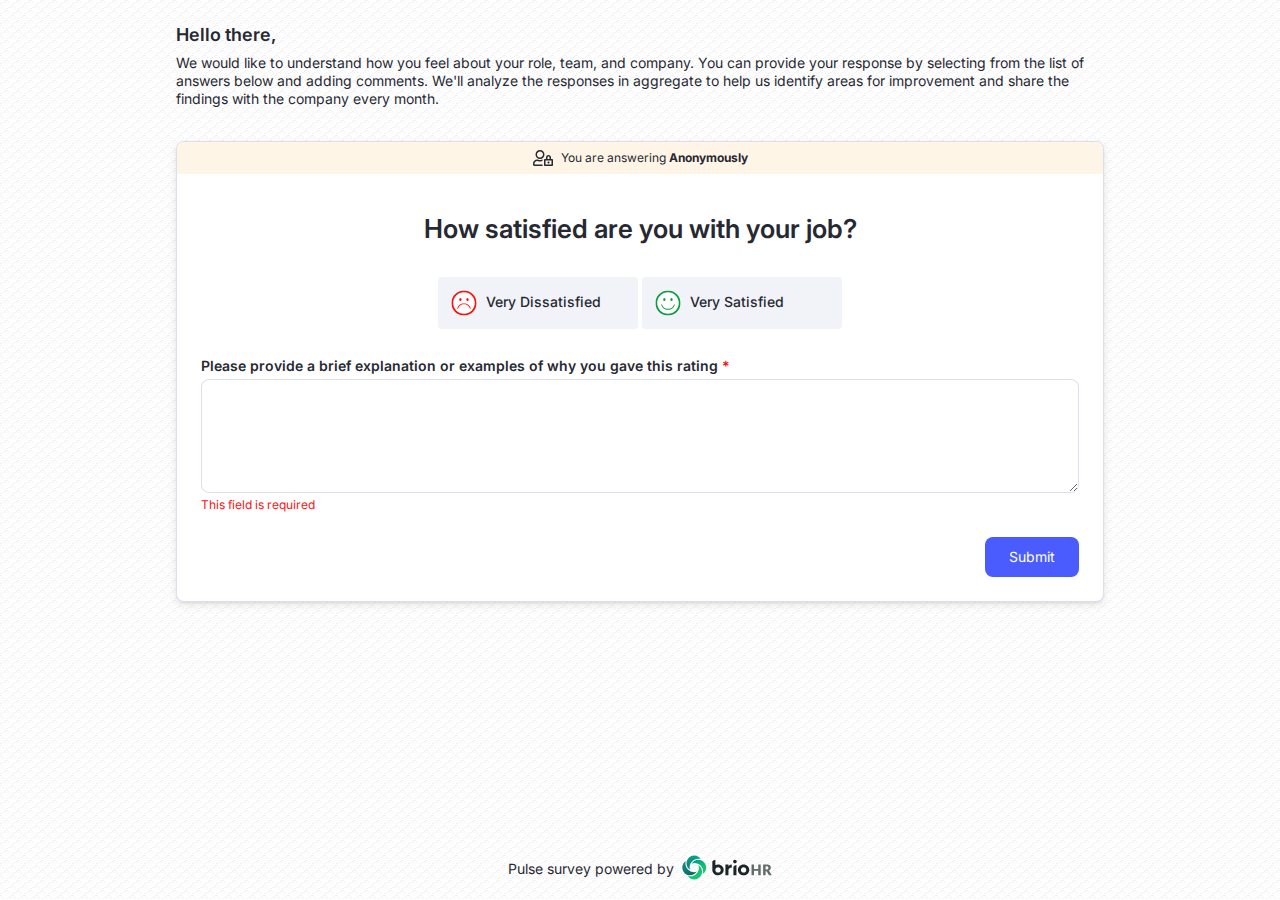
==== 2-answers.html @ def42311 "first commit" ====
<!DOCTYPE html>
<html lang="en">
<head>
    <meta charset="UTF-8">
    <meta http-equiv="X-UA-Compatible" content="IE=edge">
    <meta name="viewport" content="width=device-width, initial-scale=1.0, maximum-scale=1.0, user-scalable=no">
    <meta name="robots" content="noindex">
    <title>Pulse Survey | Organization name</title>
    <link rel="stylesheet" href="css/styles.css">
    <link rel="preconnect" href="https://fonts.googleapis.com">
    <link rel="preconnect" href="https://fonts.gstatic.com" crossorigin>
    <link href="https://fonts.googleapis.com/css2?family=Inter:wght@400;600;700&display=swap" rel="stylesheet">
</head>
<body>
    <div class="svg-import">
        <svg id="icon-very-dissatisfied" xmlns="http://www.w3.org/2000/svg" width="28" height="28" fill="none"><path fill="#fff" d="M28 14c0 7.732-6.268 14-14 14S0 21.732 0 14 6.268 0 14 0s14 6.268 14 14Z"/><path fill="#F81111" fill-rule="evenodd" d="M14 26c6.627 0 12-5.373 12-12S20.627 2 14 2 2 7.373 2 14s5.373 12 12 12Zm0 2c7.732 0 14-6.268 14-14S21.732 0 14 0 0 6.268 0 14s6.268 14 14 14Z" clip-rule="evenodd"/><ellipse cx="9.962" cy="10.182" fill="#F81111" rx="1.273" ry="1.697"/><ellipse cx="17.891" cy="10.182" fill="#F81111" rx="1.273" ry="1.697"/><path fill="#F81111" fill-rule="evenodd" d="M9.73 16.772c-1.044.8-1.778 1.955-2.256 3.386a.5.5 0 1 1-.948-.316c.523-1.569 1.355-2.913 2.595-3.864 1.244-.953 2.856-1.478 4.88-1.478 2.022 0 3.634.525 4.878 1.478 1.24.95 2.073 2.295 2.595 3.864a.5.5 0 0 1-.948.316c-.477-1.431-1.212-2.587-2.255-3.386-1.04-.797-2.428-1.272-4.27-1.272-1.844 0-3.232.475-4.271 1.272Z" clip-rule="evenodd"/></svg>
        <svg id="icon-dissatisfied" xmlns="http://www.w3.org/2000/svg" width="28" height="28" fill="none"><path fill="#fff" d="M28 14c0 7.732-6.268 14-14 14S0 21.732 0 14 6.268 0 14 0s14 6.268 14 14Z"/><path fill="#FF6B18" fill-rule="evenodd" d="M14 26c6.627 0 12-5.373 12-12S20.627 2 14 2 2 7.373 2 14s5.373 12 12 12Zm0 2c7.732 0 14-6.268 14-14S21.732 0 14 0 0 6.268 0 14s6.268 14 14 14Z" clip-rule="evenodd"/><ellipse cx="9.962" cy="10.182" fill="#FF6B18" rx="1.273" ry="1.697"/><ellipse cx="17.891" cy="10.182" fill="#FF6B18" rx="1.273" ry="1.697"/><path fill="#FF6B18" fill-rule="evenodd" d="M14 15.5c-3.655 0-5.627 1.873-6.553 3.724a.5.5 0 1 1-.894-.448C7.628 16.626 9.923 14.5 14 14.5s6.372 2.127 7.447 4.276a.5.5 0 1 1-.894.448C19.628 17.374 17.656 15.5 14 15.5Z" clip-rule="evenodd"/></svg>
        <svg id="icon-partly-dissatisfied" xmlns="http://www.w3.org/2000/svg" width="28" height="28" fill="none"><path fill="#fff" d="M28 14c0 7.732-6.268 14-14 14S0 21.732 0 14 6.268 0 14 0s14 6.268 14 14Z"/><path fill="#EE940E" fill-rule="evenodd" d="M14 26c6.627 0 12-5.373 12-12S20.627 2 14 2 2 7.373 2 14s5.373 12 12 12Zm0 2c7.732 0 14-6.268 14-14S21.732 0 14 0 0 6.268 0 14s6.268 14 14 14Z" clip-rule="evenodd"/><ellipse cx="9.962" cy="10.182" fill="#EE940E" rx="1.273" ry="1.697"/><ellipse cx="17.891" cy="10.182" fill="#EE940E" rx="1.273" ry="1.697"/><path fill="#EE940E" fill-rule="evenodd" d="M14 16.5c-3.793 0-5.775.982-6.646 1.854a.5.5 0 0 1-.708-.708C7.776 16.518 10.061 15.5 14 15.5c3.94 0 6.225 1.018 7.354 2.146a.5.5 0 0 1-.708.708c-.87-.872-2.853-1.854-6.646-1.854Z" clip-rule="evenodd"/></svg>
        <svg id="icon-neutral" xmlns="http://www.w3.org/2000/svg" width="28" height="28" fill="none"><path fill="#fff" d="M28 14c0 7.732-6.268 14-14 14S0 21.732 0 14 6.268 0 14 0s14 6.268 14 14Z"/><path fill="#C48D00" fill-rule="evenodd" d="M14 26c6.627 0 12-5.373 12-12S20.627 2 14 2 2 7.373 2 14s5.373 12 12 12Zm0 2c7.732 0 14-6.268 14-14S21.732 0 14 0 0 6.268 0 14s6.268 14 14 14Z" clip-rule="evenodd"/><ellipse cx="9.962" cy="10.387" fill="#C38D00" rx="1.273" ry="1.697"/><ellipse cx="17.891" cy="10.387" fill="#C38D00" rx="1.273" ry="1.697"/><path fill="#C38D00" fill-rule="evenodd" d="M6.5 18a.5.5 0 0 1 .5-.5h14a.5.5 0 0 1 0 1H7a.5.5 0 0 1-.5-.5Z" clip-rule="evenodd"/></svg>
        <svg id="icon-partly-satisfied" xmlns="http://www.w3.org/2000/svg" width="28" height="28" fill="none"><path fill="#fff" d="M28 14c0 7.732-6.268 14-14 14S0 21.732 0 14 6.268 0 14 0s14 6.268 14 14Z"/><path fill="#88AD1E" fill-rule="evenodd" d="M14 26c6.627 0 12-5.373 12-12S20.627 2 14 2 2 7.373 2 14s5.373 12 12 12Zm0 2c7.732 0 14-6.268 14-14S21.732 0 14 0 0 6.268 0 14s6.268 14 14 14Z" clip-rule="evenodd"/><ellipse cx="9.962" cy="10.182" fill="#88AD1E" rx="1.273" ry="1.697"/><ellipse cx="17.891" cy="10.182" fill="#88AD1E" rx="1.273" ry="1.697"/><path fill="#88AD1E" fill-rule="evenodd" d="M14 18.5c3.793 0 5.775-.982 6.646-1.854a.5.5 0 0 1 .708.708C20.224 18.482 17.939 19.5 14 19.5c-3.94 0-6.225-1.018-7.354-2.146a.5.5 0 0 1 .708-.708c.87.872 2.853 1.854 6.646 1.854Z" clip-rule="evenodd"/></svg>
        <svg id="icon-satisfied" xmlns="http://www.w3.org/2000/svg" width="28" height="28" fill="none"><path fill="#fff" d="M28 14c0 7.732-6.268 14-14 14S0 21.732 0 14 6.268 0 14 0s14 6.268 14 14Z"/><path fill="#49B408" fill-rule="evenodd" d="M14 26c6.627 0 12-5.373 12-12S20.627 2 14 2 2 7.373 2 14s5.373 12 12 12Zm0 2c7.732 0 14-6.268 14-14S21.732 0 14 0 0 6.268 0 14s6.268 14 14 14Z" clip-rule="evenodd"/><ellipse cx="9.962" cy="10.182" fill="#49B408" rx="1.273" ry="1.697"/><ellipse cx="17.891" cy="10.182" fill="#49B408" rx="1.273" ry="1.697"/><path fill="#49B408" fill-rule="evenodd" d="M14 19.5c3.655 0 5.628-1.873 6.553-3.724a.5.5 0 1 1 .894.448C20.372 18.374 18.077 20.5 14 20.5s-6.373-2.127-7.447-4.276a.5.5 0 1 1 .894-.448C8.372 17.626 10.344 19.5 14 19.5Z" clip-rule="evenodd"/></svg>
        <svg id="icon-very-satisfied" xmlns="http://www.w3.org/2000/svg" width="28" height="28" fill="none"><path fill="#fff" d="M28 14c0 7.732-6.268 14-14 14S0 21.732 0 14 6.268 0 14 0s14 6.268 14 14Z"/><path fill="#0D9C3E" fill-rule="evenodd" d="M14 26c6.627 0 12-5.373 12-12S20.627 2 14 2 2 7.373 2 14s5.373 12 12 12Zm0 2c7.732 0 14-6.268 14-14S21.732 0 14 0 0 6.268 0 14s6.268 14 14 14Z" clip-rule="evenodd"/><ellipse cx="9.962" cy="10.182" fill="#0D9C3E" rx="1.273" ry="1.697"/><ellipse cx="17.891" cy="10.182" fill="#0D9C3E" rx="1.273" ry="1.697"/><path fill="#0D9C3E" fill-rule="evenodd" d="M18.27 19.228c1.044-.8 1.778-1.955 2.256-3.386a.5.5 0 1 1 .948.316c-.523 1.569-1.355 2.913-2.595 3.864-1.244.953-2.856 1.478-4.88 1.478-2.022 0-3.634-.525-4.878-1.478-1.24-.95-2.073-2.295-2.595-3.864a.5.5 0 1 1 .948-.316c.477 1.431 1.212 2.587 2.255 3.386 1.04.797 2.428 1.272 4.27 1.272 1.844 0 3.232-.475 4.271-1.272Z" clip-rule="evenodd"/></svg>
        <svg id="icon-user-lock" xmlns="http://www.w3.org/2000/svg" width="20" height="16" fill="none"><path fill="#272932" d="M15.5 13.5c.531 0 1-.438 1-1 0-.531-.469-1-1-1-.563 0-1 .469-1 1 0 .563.438 1 1 1Zm-6 1h-8v-.781c0-1.5 1.188-2.688 2.688-2.719.468 0 1.187.5 2.812.5 1.313 0 2.156-.344 2.5-.438V10c0-.156 0-.313.031-.469C8.72 9.625 8.281 10 7 10c-1.5 0-1.906-.5-2.813-.5C1.876 9.531 0 11.406 0 13.719v.781c0 .844.656 1.5 1.5 1.5h8.188c-.25-.563-.188-.938-.188-1.5ZM19 9h-1V7.5C18 6.125 16.875 5 15.5 5A2.487 2.487 0 0 0 13 7.5V9h-1c-.563 0-1 .469-1 1v5c0 .563.438 1 1 1h7c.531 0 1-.438 1-1v-5c0-.531-.469-1-1-1Zm-4.5-1.5c0-.531.438-1 1-1 .531 0 1 .469 1 1V9h-2V7.5Zm4 7h-6v-4h6v4ZM7 0C4.5 0 2.5 2.031 2.5 4.5 2.5 7 4.5 9 7 9c2.469 0 4.5-2 4.5-4.5C11.5 2.031 9.469 0 7 0Zm0 7.5a3 3 0 0 1-3-3c0-1.625 1.344-3 3-3 1.625 0 3 1.375 3 3-.031 1.656-1.375 3-3 3Z"/></svg>
        <svg id="icon-user-unlock" xmlns="http://www.w3.org/2000/svg" width="20" height="16" fill="none"><path fill="#272932" d="M7 0C4.5 0 2.5 2.031 2.5 4.5 2.5 7 4.5 9 7 9c2.469 0 4.5-2 4.5-4.5C11.5 2.031 9.469 0 7 0Zm0 7.5a3 3 0 0 1-3-3c0-1.625 1.344-3 3-3 1.625 0 3 1.375 3 3 0 1.656-1.375 3-3 3Zm2.5 7h-8v-.781c0-1.5 1.188-2.688 2.688-2.719.468 0 1.187.5 2.812.5 1.313 0 2.156-.344 2.5-.438V10c0-.156 0-.313.031-.469C8.72 9.625 8.281 10 7 10c-1.5 0-1.906-.5-2.813-.5C1.876 9.531 0 11.406 0 13.719v.781c0 .844.656 1.5 1.5 1.5h8.188c-.25-.563-.188-.938-.188-1.5ZM19 9h-4.5V6.531c0-.531.406-1 .969-1 0 0 0-.031.031-.031.531 0 1 .469 1 1 0 .281.219.5.5.5h.531A.46.46 0 0 0 18 6.531a2.494 2.494 0 0 0-2.438-2.5h-.093A2.454 2.454 0 0 0 13 6.5V9h-1c-.563 0-1 .469-1 1v5c0 .563.438 1 1 1h7c.531 0 1-.438 1-1v-5c0-.531-.469-1-1-1Zm-.5 5.5h-6v-4h6v4Zm-3-1c.531 0 1-.438 1-1 0-.531-.469-1-1-1-.563 0-1 .469-1 1 0 .563.438 1 1 1Z"/></svg>
        <svg id="icon-success" xmlns="http://www.w3.org/2000/svg" width="47" height="48" fill="none"><path fill="#02A284" d="M46.75 24C46.75 11.25 36.25.75 23.5.75 10.656.75.25 11.25.25 24c0 12.844 10.406 23.25 23.25 23.25 12.75 0 23.25-10.406 23.25-23.25ZM20.781 36.375c-.562.563-1.593.563-2.156 0l-9.75-9.75c-.563-.563-.563-1.594 0-2.156l2.156-2.063c.563-.656 1.5-.656 2.063 0l6.656 6.563 14.063-14.063c.562-.656 1.5-.656 2.062 0l2.156 2.063c.563.562.563 1.593 0 2.156l-17.25 17.25Z"/></svg>
        <svg id="icon-not-available" xmlns="http://www.w3.org/2000/svg" width="61" height="50" fill="none"><path fill="#4A5CFD" d="M6.5 23.5c0 4.688 1.969 8.906 5.344 12.281-1.219 4.688-5.156 8.907-5.156 9-.188.188-.282.563-.188.844.188.281.375.375.75.375 6.188 0 10.875-2.906 13.125-4.781A29.432 29.432 0 0 0 30.5 43c2.531 0 4.969-.281 7.313-.938L7.25 18.532c-.469 1.593-.75 3.28-.75 4.968Zm53.344 20.531-10.688-8.343c3.282-3.282 5.344-7.5 5.344-12.188C54.5 12.812 43.719 4 30.5 4c-6.188 0-11.719 1.969-15.938 4.969L4.72 1.375C4.062.812 3.125 1 2.656 1.656L.781 4c-.469.656-.375 1.594.281 2.063l55.126 42.656a1.609 1.609 0 0 0 2.156-.282l1.781-2.343c.563-.657.375-1.594-.281-2.063Z"/></svg>
        <svg id="icon-no-access" xmlns="http://www.w3.org/2000/svg" width="47" height="48" fill="none"><path fill="#F81111" d="M23.5.75C10.656.75.25 11.25.25 24c0 12.844 10.406 23.25 23.25 23.25 12.75 0 23.25-10.406 23.25-23.25C46.75 11.25 36.25.75 23.5.75ZM40 28.5H7A1.48 1.48 0 0 1 5.5 27v-6c0-.75.656-1.5 1.5-1.5h33c.75 0 1.5.75 1.5 1.5v6c0 .844-.75 1.5-1.5 1.5Z"/></svg>     
    </div>
    <div class="container">
        <section class="pulse-intro">
            <h4>Hello there,</h4>
            <p>We would like to understand how you feel about your role, team, and company. You can provide your response by selecting from the list of answers below and adding comments. We'll analyze the responses in aggregate to help us identify areas for improvement and share the findings with the company every month.</p>
        </section>
        <section class="pulse-question">
            <div class="pulse-card">
                <form action="" class="pulse-form">

                    <!-- If survey is not private -->
                    <!-- <div class="pulse-privacy">
                        <svg width="20" height="16">
                            <use href="#icon-user-unlock" />
                        </svg>
                        <div>Answering as <strong>Hafizuddin Othman</strong></div>
                    </div> -->

                    <!-- If survey is private -->
                    <div class="pulse-privacy">
                        <svg width="20" height="16">
                            <use href="#icon-user-lock" />
                        </svg>
                        <div>You are answering <strong>Anonymously</strong></div>
                    </div>

                    <div class="pulse-wrapper">
                        <div class="question">
                            How satisfied are you with your job?
                        </div>
                        <div class="answer">
                            <!-- Display the data-buttons value according to how many answers are available. When the value is < 6 new layout will be called from CSS -->
                            <div class="answer-buttons" data-buttons="2">
                                <div class="pulse-item">
                                    <input type="radio" name="pulse_answer" id="very-dissatisfied"/>
                                    <label class="pulse-button" for="very-dissatisfied">
                                        <div class="pulse-button__icon">
                                            <svg>
                                                <use href="#icon-very-dissatisfied" />
                                            </svg>
                                        </div>
                                        <div class="pulse-button__text">Very Dissatisfied</div>
                                    </label>                                    
                                </div>                                    
                                <div class="pulse-item">
                                    <input type="radio" name="pulse_answer" id="very-satisfied">
                                    <label class="pulse-button" for="very-satisfied">
                                        <div class="pulse-button__icon">
                                            <svg>
                                                <use href="#icon-very-satisfied" />
                                            </svg>
                                        </div>
                                        <div class="pulse-button__text">Very Satisfied</div>
                                    </label>                                    
                                </div>                          
                            </div>
                            <div class="answer-comment">
                                <label for="explanation">Please provide a brief explanation or examples of why you gave this rating <span class="asterisk">*</span></label>
                                <!-- Add classname .has-error when input has error -->
                                <textarea class="" name="explanation" rows="6"></textarea>
                                <div class="error-message">This field is required</div>
                            </div>                    
                        </div>
                        <div class="pulse-footer">
                            <!-- Add disabled attribute when form is valid is currently submitted -->
                            <button type="submit" class="pulse-button-primary">Submit</button>
                        </div>
                    </div>                    
                </form>
            </div>
        </section>
    </div>

    <footer>        
        <div class="powered-by">
            Pulse survey powered by
            <a href="https://www.briohr.com" target="_blank">
                <img src="images/briohr-logo-color.svg" alt="BrioHR logo" width="90">
            </a>
        </div>        
    </footer>
</body>
</html>
---- css/styles.css ----
/*! normalize.css v8.0.1 | MIT License | github.com/necolas/normalize.css */
/* Document
   ========================================================================== */
/**
 * 1. Correct the line height in all browsers.
 * 2. Prevent adjustments of font size after orientation changes in iOS.
 */
html {
  line-height: 1.15;
  /* 1 */
  -webkit-text-size-adjust: 100%;
  /* 2 */
}

* {
  box-sizing: border-box;
}

/* Sections
   ========================================================================== */
/**
 * Remove the margin in all browsers.
 */
body {
  margin: 0;
}

/**
 * Render the `main` element consistently in IE.
 */
main {
  display: block;
}

/**
 * Correct the font size and margin on `h1` elements within `section` and
 * `article` contexts in Chrome, Firefox, and Safari.
 */
h1 {
  font-size: 2em;
  margin: 0.67em 0;
}

/* Grouping content
   ========================================================================== */
/**
 * 1. Add the correct box sizing in Firefox.
 * 2. Show the overflow in Edge and IE.
 */
hr {
  box-sizing: content-box;
  /* 1 */
  height: 0;
  /* 1 */
  overflow: visible;
  /* 2 */
}

/**
 * 1. Correct the inheritance and scaling of font size in all browsers.
 * 2. Correct the odd `em` font sizing in all browsers.
 */
pre {
  font-family: monospace, monospace;
  /* 1 */
  font-size: 1em;
  /* 2 */
}

/* Text-level semantics
   ========================================================================== */
/**
 * Remove the gray background on active links in IE 10.
 */
a {
  background-color: transparent;
}

/**
 * 1. Remove the bottom border in Chrome 57-
 * 2. Add the correct text decoration in Chrome, Edge, IE, Opera, and Safari.
 */
abbr[title] {
  border-bottom: none;
  /* 1 */
  text-decoration: underline;
  /* 2 */
  -webkit-text-decoration: underline dotted;
          text-decoration: underline dotted;
  /* 2 */
}

/**
 * Add the correct font weight in Chrome, Edge, and Safari.
 */
b,
strong {
  font-weight: bolder;
}

/**
 * 1. Correct the inheritance and scaling of font size in all browsers.
 * 2. Correct the odd `em` font sizing in all browsers.
 */
code,
kbd,
samp {
  font-family: monospace, monospace;
  /* 1 */
  font-size: 1em;
  /* 2 */
}

/**
 * Add the correct font size in all browsers.
 */
small {
  font-size: 80%;
}

/**
 * Prevent `sub` and `sup` elements from affecting the line height in
 * all browsers.
 */
sub,
sup {
  font-size: 75%;
  line-height: 0;
  position: relative;
  vertical-align: baseline;
}

sub {
  bottom: -0.25em;
}

sup {
  top: -0.5em;
}

/* Embedded content
   ========================================================================== */
/**
 * Remove the border on images inside links in IE 10.
 */
img {
  border-style: none;
}

/* Forms
   ========================================================================== */
/**
 * 1. Change the font styles in all browsers.
 * 2. Remove the margin in Firefox and Safari.
 */
button,
input,
optgroup,
select,
textarea {
  font-family: inherit;
  /* 1 */
  font-size: 100%;
  /* 1 */
  line-height: 1.15;
  /* 1 */
  margin: 0;
  /* 2 */
}

/**
 * Show the overflow in IE.
 * 1. Show the overflow in Edge.
 */
button,
input {
  /* 1 */
  overflow: visible;
}

/**
 * Remove the inheritance of text transform in Edge, Firefox, and IE.
 * 1. Remove the inheritance of text transform in Firefox.
 */
button,
select {
  /* 1 */
  text-transform: none;
}

/**
 * Correct the inability to style clickable types in iOS and Safari.
 */
button,
[type=button],
[type=reset],
[type=submit] {
  -webkit-appearance: button;
}

/**
 * Remove the inner border and padding in Firefox.
 */
button::-moz-focus-inner,
[type=button]::-moz-focus-inner,
[type=reset]::-moz-focus-inner,
[type=submit]::-moz-focus-inner {
  border-style: none;
  padding: 0;
}

/**
 * Restore the focus styles unset by the previous rule.
 */
button:-moz-focusring,
[type=button]:-moz-focusring,
[type=reset]:-moz-focusring,
[type=submit]:-moz-focusring {
  outline: 1px dotted ButtonText;
}

/**
 * Correct the padding in Firefox.
 */
fieldset {
  padding: 0.35em 0.75em 0.625em;
}

/**
 * 1. Correct the text wrapping in Edge and IE.
 * 2. Correct the color inheritance from `fieldset` elements in IE.
 * 3. Remove the padding so developers are not caught out when they zero out
 *    `fieldset` elements in all browsers.
 */
legend {
  box-sizing: border-box;
  /* 1 */
  color: inherit;
  /* 2 */
  display: table;
  /* 1 */
  max-width: 100%;
  /* 1 */
  padding: 0;
  /* 3 */
  white-space: normal;
  /* 1 */
}

/**
 * Add the correct vertical alignment in Chrome, Firefox, and Opera.
 */
progress {
  vertical-align: baseline;
}

/**
 * Remove the default vertical scrollbar in IE 10+.
 */
textarea {
  overflow: auto;
}

/**
 * 1. Add the correct box sizing in IE 10.
 * 2. Remove the padding in IE 10.
 */
[type=checkbox],
[type=radio] {
  box-sizing: border-box;
  /* 1 */
  padding: 0;
  /* 2 */
}

/**
 * Correct the cursor style of increment and decrement buttons in Chrome.
 */
[type=number]::-webkit-inner-spin-button,
[type=number]::-webkit-outer-spin-button {
  height: auto;
}

/**
 * 1. Correct the odd appearance in Chrome and Safari.
 * 2. Correct the outline style in Safari.
 */
[type=search] {
  -webkit-appearance: textfield;
  /* 1 */
  outline-offset: -2px;
  /* 2 */
}

/**
 * Remove the inner padding in Chrome and Safari on macOS.
 */
[type=search]::-webkit-search-decoration {
  -webkit-appearance: none;
}

/**
 * 1. Correct the inability to style clickable types in iOS and Safari.
 * 2. Change font properties to `inherit` in Safari.
 */
::-webkit-file-upload-button {
  -webkit-appearance: button;
  /* 1 */
  font: inherit;
  /* 2 */
}

/* Interactive
   ========================================================================== */
/*
 * Add the correct display in Edge, IE 10+, and Firefox.
 */
details {
  display: block;
}

/*
 * Add the correct display in all browsers.
 */
summary {
  display: list-item;
}

/* Misc
   ========================================================================== */
/**
 * Add the correct display in IE 10+.
 */
template {
  display: none;
}

/**
 * Add the correct display in IE 10.
 */
[hidden] {
  display: none;
}

html {
  min-height: 100%;
  position: relative;
}

.svg-import {
  display: none;
}

body {
  font-family: "Inter", sans-serif;
  font-size: 0.875rem;
  font-weight: 400;
  color: #272932;
  line-height: 1.3;
  background: url(../images/ecailles.png) 0 0 repeat;
  padding-bottom: 2rem;
}

h1, h2, .question, h3, h4, .message-item, h5, h6 {
  margin-top: 0;
  font-weight: 600;
}

p {
  margin-top: 0;
  margin-bottom: 0.5rem;
}

h1 {
  font-size: 1.875rem;
  line-height: 2.25rem;
}

h2, .question {
  font-size: 1.625rem;
  line-height: 1.935rem;
}

h3 {
  font-size: 1.375rem;
  line-height: 1.6875rem;
}

h4, .message-item {
  font-size: 1.125rem;
  line-height: 1.375rem;
}

h5 {
  font-size: 0.875rem;
  line-height: 1.0625rem;
}

h6 {
  font-size: 0.625rem;
  line-height: 0.75rem;
}

.container {
  max-width: 960px;
  padding-left: 1rem;
  padding-right: 1rem;
  margin: 1.5rem auto;
}

.pulse-intro {
  margin-bottom: 2rem;
}
.pulse-intro h4, .pulse-intro .message-item {
  margin-bottom: 0.5rem;
}

.pulse-card {
  border-radius: 0.5rem;
  box-shadow: 0 2px 2px rgba(39, 41, 50, 0.05), 0 3px 8px rgba(39, 41, 50, 0.1);
  border: 1px solid #DCE0EE;
  min-height: 300px;
  background-color: #ffffff;
}

.pulse-wrapper {
  padding: 1.5rem;
}

.pulse-privacy {
  padding: 0.5rem;
  background-color: #FFF5E7;
  font-size: 0.75rem;
  text-align: center;
  border-top-left-radius: 0.5rem;
  border-top-right-radius: 0.5rem;
  display: flex;
  justify-content: center;
  align-items: center;
}
.pulse-privacy svg {
  margin-right: 0.5rem;
}

.pulse-question {
  margin-bottom: 2rem;
}

.question {
  text-align: center;
  margin-bottom: 2rem;
  margin-top: 1rem;
}

.answer-comment {
  margin-bottom: 1.5rem;
}

.pulse-footer {
  text-align: right;
}

.pulse-message {
  text-align: center;
}

.message-item {
  margin-bottom: 1.5rem;
}

.helper-text {
  color: #969CB2;
  font-size: 0.875rem;
  font-weight: normal;
  margin-top: 0.25rem;
}

.success-banner {
  font-weight: 500;
}

footer {
  position: absolute;
  bottom: 1rem;
  left: 0;
  right: 0;
}

.powered-by {
  text-align: center;
  display: flex;
  align-items: center;
  justify-content: center;
  gap: 8px;
}

.primary-message, .secondary-message {
  -webkit-animation: slideIn 1s ease-in-out;
          animation: slideIn 1s ease-in-out;
}

.primary-message {
  -webkit-animation-delay: 0.5s;
          animation-delay: 0.5s;
  padding-top: 1rem;
}
.primary-message svg {
  margin-bottom: 0.5rem;
}

.secondary-message {
  -webkit-animation-delay: 0.7s;
          animation-delay: 0.7s;
}

@-webkit-keyframes slideIn {
  0% {
    opacity: 0;
    transform: translate3d(0, 1.5rem, 0);
  }
  100% {
    opacity: 1;
    transform: translate3d(0, 0, 0);
  }
}

@keyframes slideIn {
  0% {
    opacity: 0;
    transform: translate3d(0, 1.5rem, 0);
  }
  100% {
    opacity: 1;
    transform: translate3d(0, 0, 0);
  }
}
@media only screen and (max-width: 992px) {
  .question {
    font-size: 1.375rem;
    line-height: 1.6875rem;
  }

  .powered-by {
    font-size: 0.625rem;
  }
}
.answer-buttons {
  display: flex;
  flex-direction: row;
  flex: 1;
  align-items: stretch;
  justify-content: center;
  margin-bottom: 1.5rem;
}
.answer-buttons[data-buttons="2"] .pulse-item {
  flex: none;
  min-width: 200px;
}
.answer-buttons[data-buttons="6"] .pulse-button, .answer-buttons[data-buttons="7"] .pulse-button {
  flex-direction: column;
  justify-content: flex-start;
  text-align: center;
  padding-left: 0.5rem;
  padding-right: 0.5rem;
}
.answer-buttons[data-buttons="6"] .pulse-button__icon, .answer-buttons[data-buttons="7"] .pulse-button__icon {
  margin-bottom: 0.25rem;
}
.answer-buttons[data-buttons="6"] .pulse-button__icon svg, .answer-buttons[data-buttons="7"] .pulse-button__icon svg {
  margin-right: 0;
}

.pulse-item {
  margin-left: 0;
  display: flex;
  flex: 1;
}
.pulse-item input[type=radio] {
  display: none;
}
.pulse-item input[type=radio]:checked + .pulse-button {
  background-color: #FFD79B;
}
.pulse-item + .pulse-item {
  margin-left: 0.25rem;
}

.pulse-button {
  background-color: #F1F3F8;
  transition: 0.2s ease all;
  border-radius: 0.25rem;
  display: flex;
  padding: 0.75rem;
  font-weight: 500;
  margin-left: 0;
  flex: 1;
  align-items: center;
}
.pulse-button:hover {
  background-color: #E9ECF4;
  cursor: pointer;
}
.pulse-button__icon svg {
  width: 28px;
  height: 28px;
  margin-right: 0.5rem;
  display: block;
  transform: scale(0.9);
}

.pulse-button-primary {
  background-color: #4A5CFD;
  transition: 0.2s ease all;
  cursor: pointer;
  color: #ffffff;
  outline: 0;
  border: 0;
  border-radius: 0.5rem;
  padding: 0.75rem 1.5rem;
}
.pulse-button-primary:hover {
  background-color: #182FFA;
}
.pulse-button-primary[disabled] {
  background-color: #DCE0EE;
  cursor: not-allowed;
}

@media only screen and (max-width: 992px) {
  .answer-buttons {
    flex-direction: column;
  }

  .pulse-button {
    flex-direction: row !important;
    padding-top: 0.5rem;
    padding-bottom: 0.5rem;
  }
  .pulse-button__icon {
    margin-bottom: 0 !important;
  }
  .pulse-button__icon svg {
    margin-right: 0.75rem !important;
  }

  .pulse-item {
    margin-left: 0 !important;
  }
}
.asterisk {
  color: #F81111;
}

textarea {
  resize: vertical;
}

input[type=text], textarea {
  border: 1px solid #DCE0EE;
  border-radius: 0.5rem;
  transition: 0.2s ease all;
  padding: 0.5rem 0.75rem;
  display: block;
  width: 100%;
}
input[type=text]:hover, textarea:hover {
  border-color: #969CB2;
}
input[type=text]:focus, textarea:focus {
  border-color: #4A5CFD;
  box-shadow: 0 1px 2px rgba(74, 92, 253, 0.3);
  outline: none;
}
input[type=text].has-error, textarea.has-error {
  border-color: #F81111;
}

label {
  font-weight: 600;
  margin-bottom: 0.25rem;
  display: block;
}

.error-message {
  font-size: 12px;
  color: #F81111;
  margin-top: 0.25rem;
}

.success-banner {
  padding: 1rem;
  text-align: center;
  color: #03773F;
  background-color: #DBF8EA;
  border-radius: 0.5rem;
}
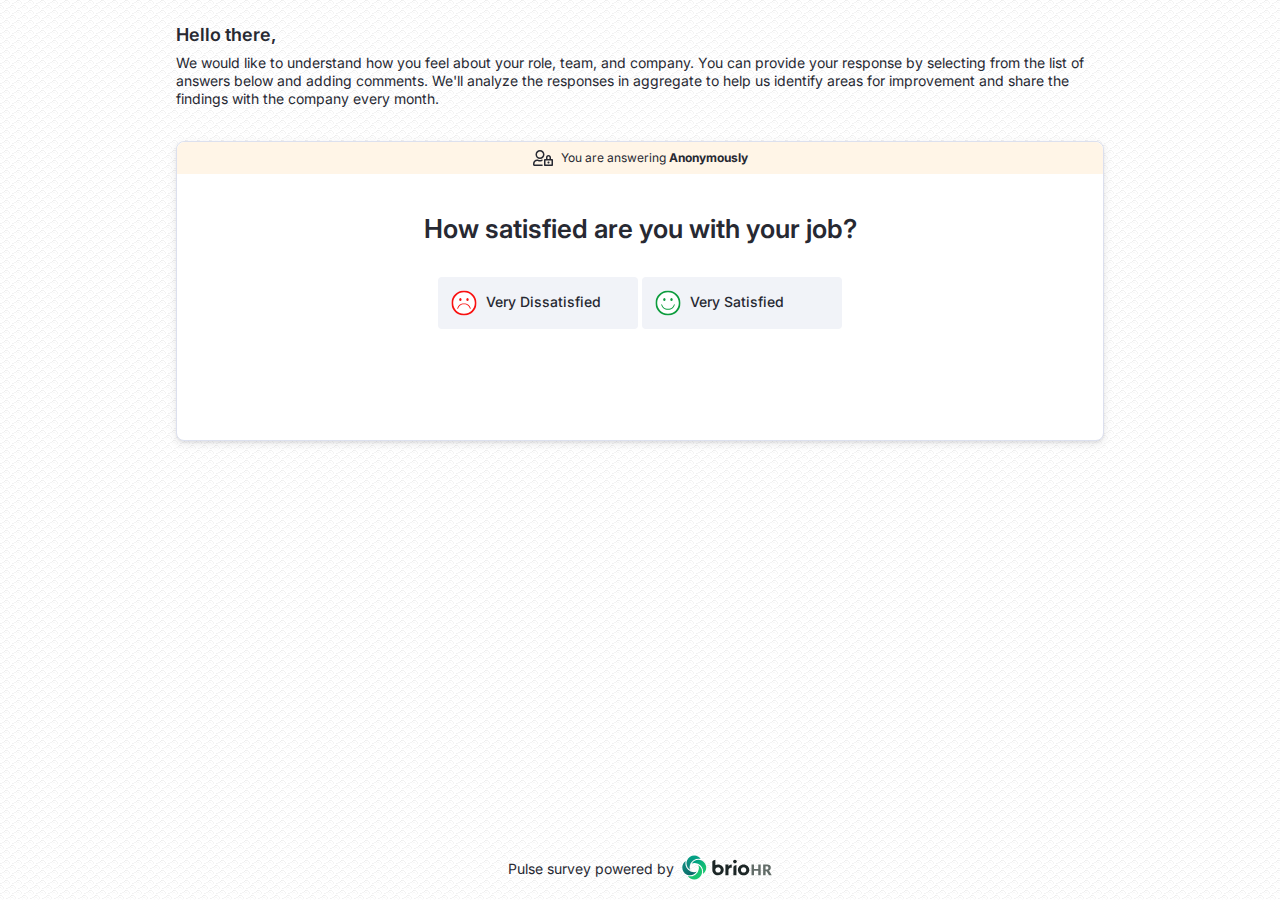
==== commit 415658f9: "add js" ====
--- a/2-answers.html
+++ b/2-answers.html
@@ -59,7 +59,7 @@
                             <!-- Display the data-buttons value according to how many answers are available. When the value is < 6 new layout will be called from CSS -->
                             <div class="answer-buttons" data-buttons="2">
                                 <div class="pulse-item">
-                                    <input type="radio" name="pulse_answer" id="very-dissatisfied"/>
+                                    <input type="radio" onclick="displayComment()" name="pulse_answer" id="very-dissatisfied"/>
                                     <label class="pulse-button" for="very-dissatisfied">
                                         <div class="pulse-button__icon">
                                             <svg>
@@ -70,7 +70,7 @@
                                     </label>                                    
                                 </div>                                    
                                 <div class="pulse-item">
-                                    <input type="radio" name="pulse_answer" id="very-satisfied">
+                                    <input type="radio" onclick="displayComment()" name="pulse_answer" id="very-satisfied">
                                     <label class="pulse-button" for="very-satisfied">
                                         <div class="pulse-button__icon">
                                             <svg>
@@ -81,14 +81,14 @@
                                     </label>                                    
                                 </div>                          
                             </div>
-                            <div class="answer-comment">
+                            <div id="answer-comment" class="answer-comment" style="display:none;">
                                 <label for="explanation">Please provide a brief explanation or examples of why you gave this rating <span class="asterisk">*</span></label>
                                 <!-- Add classname .has-error when input has error -->
-                                <textarea class="" name="explanation" rows="6"></textarea>
+                                <textarea class="" id="textarea" name="explanation" rows="6"></textarea>
                                 <div class="error-message">This field is required</div>
                             </div>                    
                         </div>
-                        <div class="pulse-footer">
+                        <div id="submit-button" class="pulse-footer" style="display: none;">
                             <!-- Add disabled attribute when form is valid is currently submitted -->
                             <button type="submit" class="pulse-button-primary">Submit</button>
                         </div>
@@ -106,5 +106,12 @@
             </a>
         </div>        
     </footer>
+    <script>
+        function displayComment() {
+            document.getElementById('answer-comment').style.display = 'block';
+            document.getElementById('submit-button').style.display = 'block';            
+            document.getElementById('textarea').focus();                                
+        }
+    </script>
 </body>
 </html>--- a/css/styles.css
+++ b/css/styles.css
@@ -85,8 +85,7 @@
   /* 1 */
   text-decoration: underline;
   /* 2 */
-  -webkit-text-decoration: underline dotted;
-          text-decoration: underline dotted;
+  text-decoration: underline dotted;
   /* 2 */
 }
 
@@ -495,13 +494,11 @@
 }
 
 .primary-message, .secondary-message {
-  -webkit-animation: slideIn 1s ease-in-out;
-          animation: slideIn 1s ease-in-out;
+  animation: slideIn 1s ease-in-out;
 }
 
 .primary-message {
-  -webkit-animation-delay: 0.5s;
-          animation-delay: 0.5s;
+  animation-delay: 0.5s;
   padding-top: 1rem;
 }
 .primary-message svg {
@@ -509,19 +506,7 @@
 }
 
 .secondary-message {
-  -webkit-animation-delay: 0.7s;
-          animation-delay: 0.7s;
-}
-
-@-webkit-keyframes slideIn {
-  0% {
-    opacity: 0;
-    transform: translate3d(0, 1.5rem, 0);
-  }
-  100% {
-    opacity: 1;
-    transform: translate3d(0, 0, 0);
-  }
+  animation-delay: 0.7s;
 }
 
 @keyframes slideIn {
@@ -647,6 +632,11 @@
     margin-left: 0 !important;
   }
 }
+@media only screen and (max-width: 576px) {
+  .pulse-button-primary {
+    width: 100%;
+  }
+}
 .asterisk {
   color: #F81111;
 }
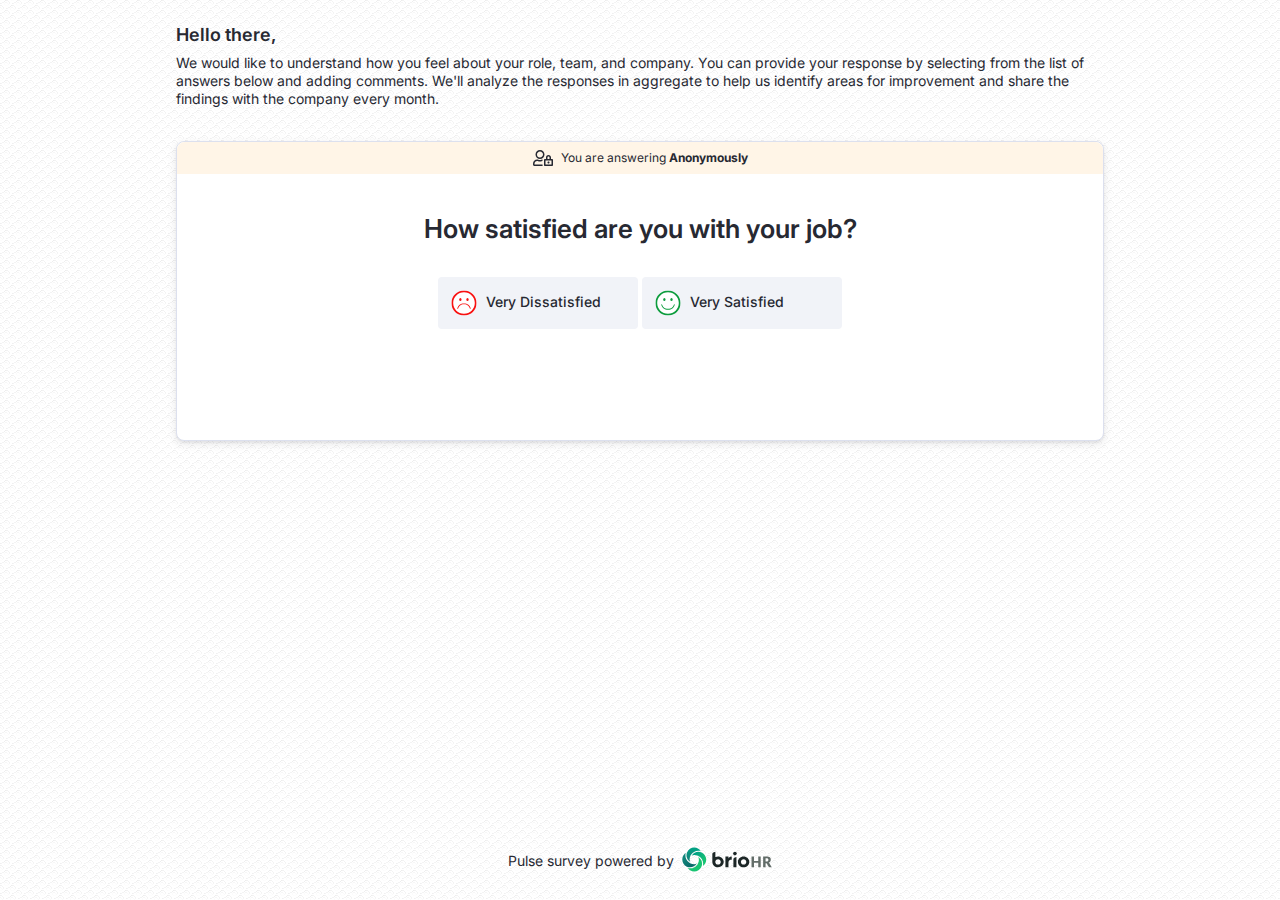
==== commit fa8ee476: "adding favicon" ====
--- a/2-answers.html
+++ b/2-answers.html
@@ -6,6 +6,7 @@
     <meta name="viewport" content="width=device-width, initial-scale=1.0, maximum-scale=1.0, user-scalable=no">
     <meta name="robots" content="noindex">
     <title>Pulse Survey | Organization name</title>
+    <link rel="icon" type="image/x-icon" href="images/favicon.png">
     <link rel="stylesheet" href="css/styles.css">
     <link rel="preconnect" href="https://fonts.googleapis.com">
     <link rel="preconnect" href="https://fonts.gstatic.com" crossorigin>
--- a/css/styles.css
+++ b/css/styles.css
@@ -480,7 +480,7 @@
 
 footer {
   position: absolute;
-  bottom: 1rem;
+  bottom: 1.5rem;
   left: 0;
   right: 0;
 }
@@ -494,7 +494,7 @@
 }
 
 .primary-message, .secondary-message {
-  animation: slideIn 1s ease-in-out;
+  animation: slideIn cubic-bezier(0.39, 0.575, 0.565, 1) 0.5s normal both running;
 }
 
 .primary-message {
@@ -512,10 +512,11 @@
 @keyframes slideIn {
   0% {
     opacity: 0;
-    transform: translate3d(0, 1.5rem, 0);
+    transform: translate3d(0, 2rem, 0);
   }
   100% {
     opacity: 1;
+    visibility: visible;
     transform: translate3d(0, 0, 0);
   }
 }
